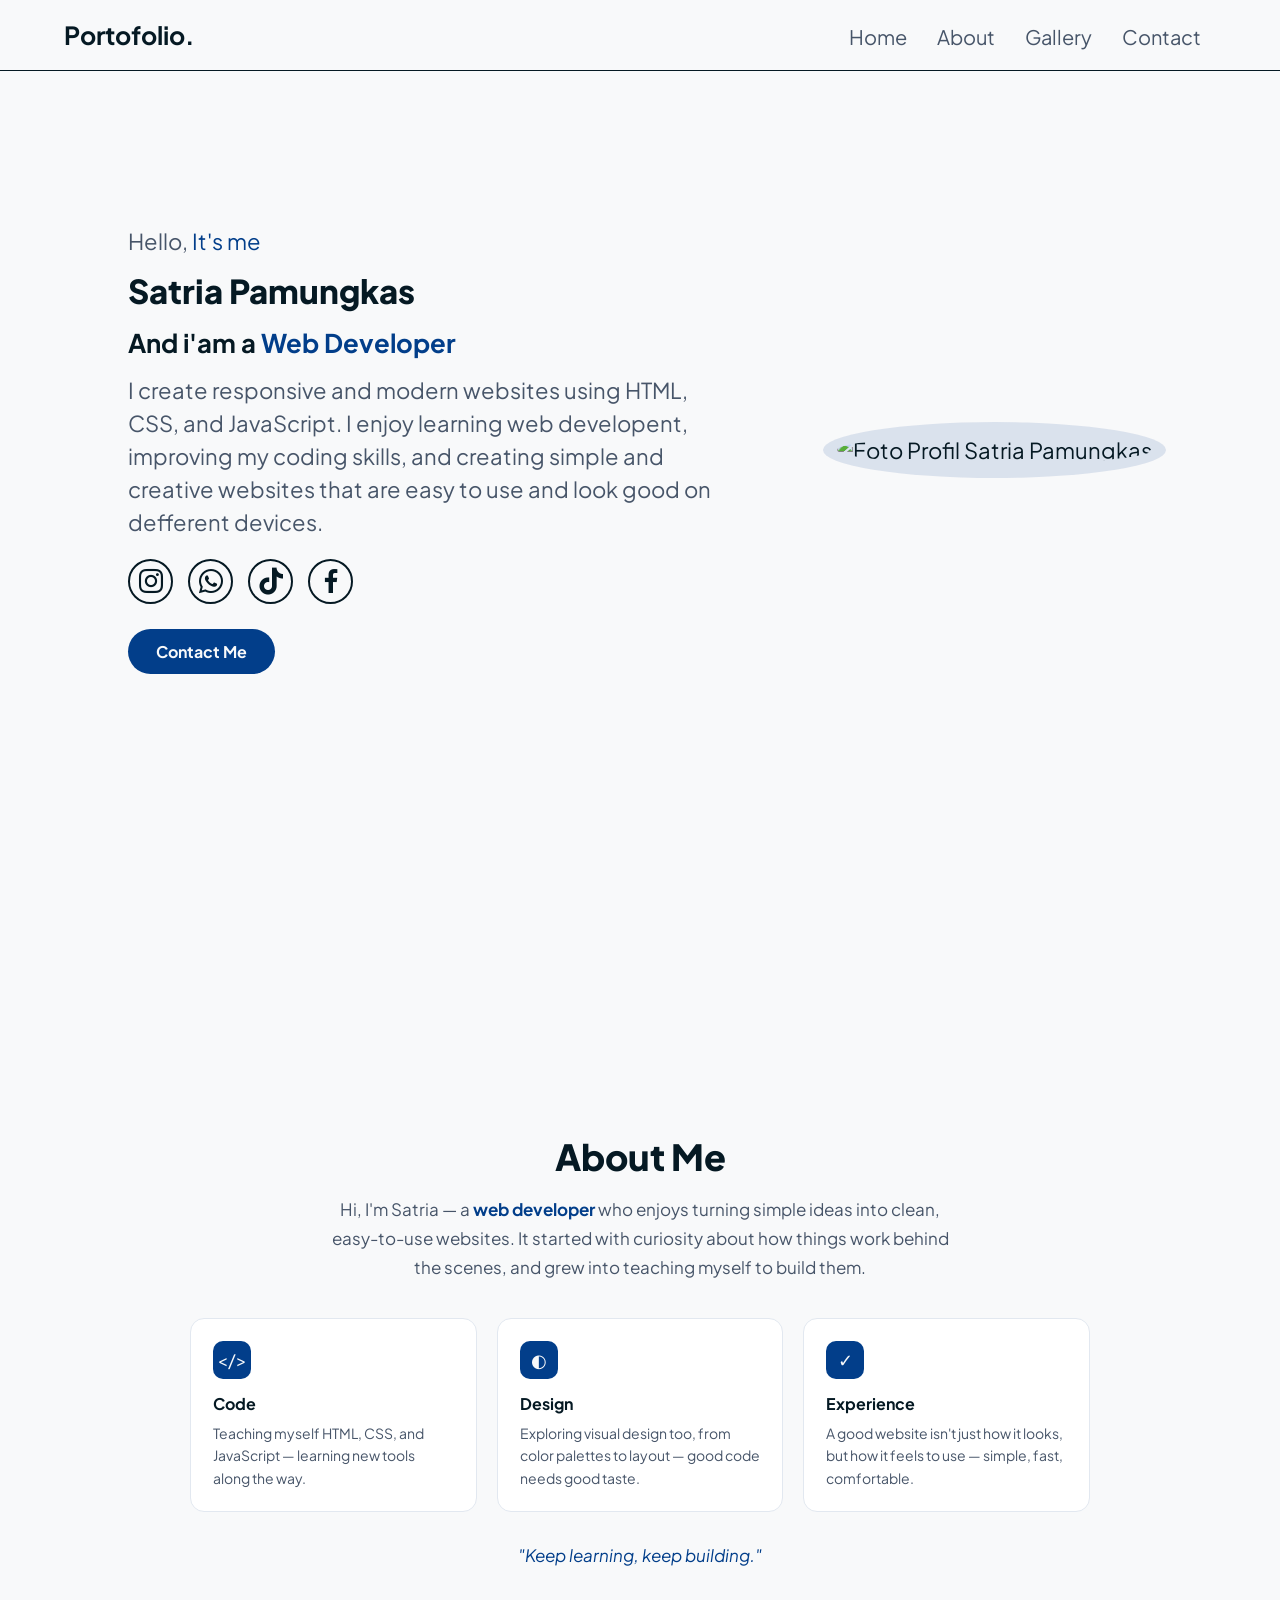
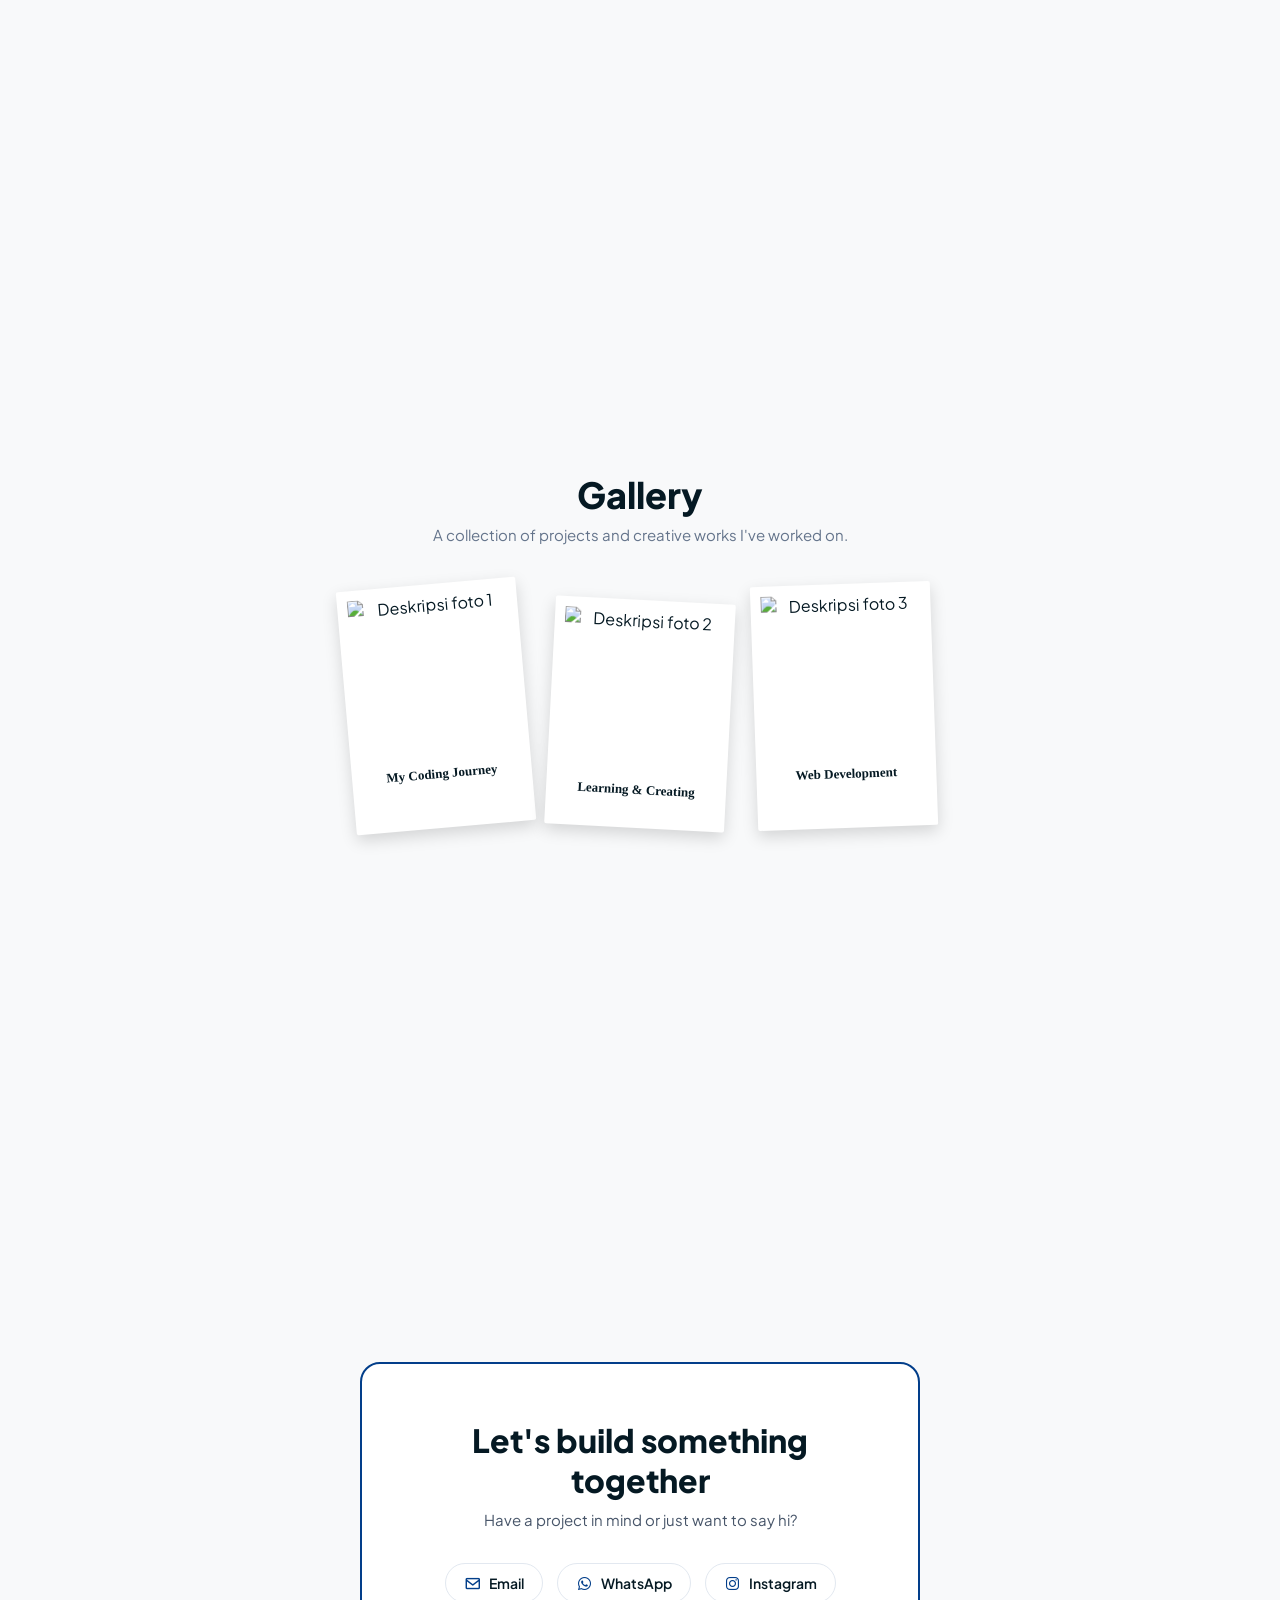
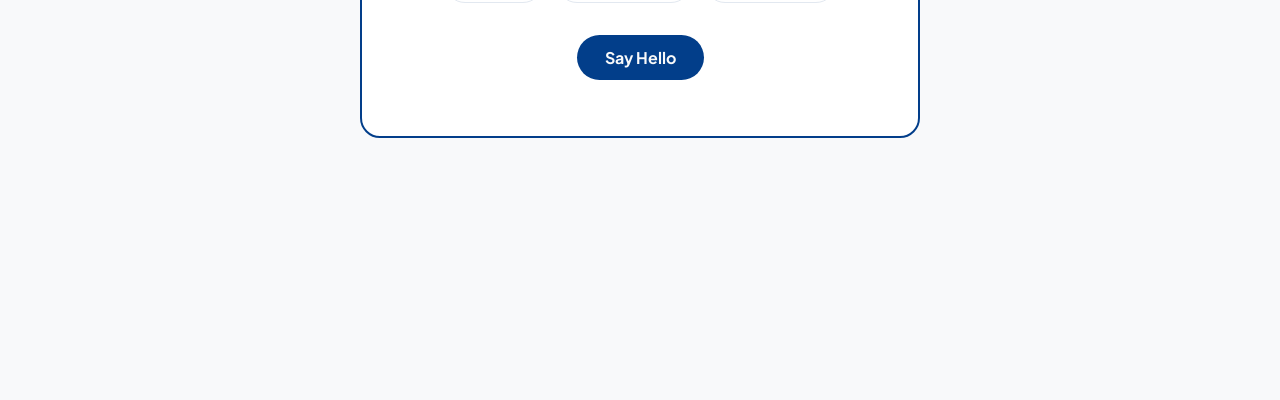
==== belajarnavbar.html @ 8e1e7e7c "Add files via upload" ====
<!DOCTYPE html>
<html lang="en">
<head>
    <meta charset="UTF-8">
    <meta name="viewport" content="width=device-width, initial-scale=1.0">
    <title>Document</title>
    <link rel="stylesheet" href="belajarnavbar.css">
    <link rel="preconnect" href="https://fonts.googleapis.com">
<link rel="preconnect" href="https://fonts.gstatic.com" crossorigin>
<link href="https://fonts.googleapis.com/css2?family=Plus+Jakarta+Sans:ital,wght@0,200..800;1,200..800&display=swap" rel="stylesheet">
    <link href='https://unpkg.com/boxicons@2.1.4/css/boxicons.min.css' rel='stylesheet'>
</head>
<body>
    <div class="countainer">
    <nav class="wrapper">
        <div class="brand">
            <div class="firstname">portofolio.</div>
        </div>

        <ul class="navigation">
            <li><a href="#home">home</a></li>
            <li><a href="#about">about</a></li>
            <li><a href="#gallery">gallery</a></li>
            <li><a href="#contact">contact</a></li>
        </ul>
    </nav>
    </div>

    <div class="section">
    <section id="home" class="home">
        <div class="hometext">
            <p class="hello">Hello, <span>It's me</span></p>
            <h1 class="satria">Satria Pamungkas</h1>
            <h3 class="developer">And i'am a <span>Web Developer</span></h3>
            <p class="description">I create responsive and modern websites using HTML, CSS, and JavaScript. I enjoy learning web developent, improving my coding skills, and creating simple and creative websites that are easy to use and look good on defferent devices.</p>
                <div class="social-media">
                    <a href="https://www.instagram.com/pamung.ia?igsi=Mnl4dnBvNDRldDY=" target="_blank"><i class="bx bxl-instagram"></i></a>
                    <a href="https://wa.me/6285782790780" target="_blank"><i class="bx bxl-whatsapp"></i></a>
                    <a href="https://www.tiktok.com/@stria.pmnks?_r=1&_t=ZS-99Ts4I9dv4D" c><i class="bx bxl-tiktok"></i></a>
                    <a href="https://www.facebook.com/share/1DWZZVRB1S/" target="_blank"><i class="bx bxl-facebook"></i></a>
                </div>
                <a href="#contact" class="cta-button">Contact Me</a>
        </div>
        <div class="picturehome">
            <div class="photo-blob"></div>
            <img class="picturehome-img" src="pmnks.png" alt="Foto Profil Satria Pamungkas">
        </div>
    </section>

   <section id="about" class="about">
  <h2 class="section-title">About Me</h2>
 
  <p class="about-intro">
    Hi, I'm Satria — a <strong>web developer</strong> who enjoys turning simple ideas
    into clean, easy-to-use websites. It started with curiosity about how things work
    behind the scenes, and grew into teaching myself to build them.
  </p>
 
  <div class="about-cards">
    <div class="about-card">
      <div class="about-card-icon">&lt;/&gt;</div>
      <h3>Code</h3>
      <p>Teaching myself HTML, CSS, and JavaScript — learning new tools along the way.</p>
    </div>
 
    <div class="about-card">
      <div class="about-card-icon">&#9680;</div>
      <h3>Design</h3>
      <p>Exploring visual design too, from color palettes to layout — good code needs good taste.</p>
    </div>
 
    <div class="about-card">
      <div class="about-card-icon">&#10003;</div>
      <h3>Experience</h3>
      <p>A good website isn't just how it looks, but how it feels to use — simple, fast, comfortable.</p>
    </div>
  </div>
 
  <p class="about-quote">"Keep learning, keep building."</p>
</section>

    <section id="gallery" class="gallery">
  <h2 class="section-title">Gallery</h2>
  <p class="section-subtitle">A collection of projects and creative works I've worked on.</p>
 
  <div class="gallery-grid">
    <div class="polaroid polaroid-1">
      <img src="gallery1.jpeg" alt="Deskripsi foto 1">
      <p class="polaroid-caption">My Coding Journey</p>
    </div>
 
    <div class="polaroid polaroid-2">
      <img src="gallery2.jpeg" alt="Deskripsi foto 2">
      <p class="polaroid-caption">Learning & Creating</p>
    </div>
 
    <div class="polaroid polaroid-3">
      <img src="gallery3.jpeg" alt="Deskripsi foto 3">
      <p class="polaroid-caption">Web Development</p>
    </div>
  </div>
</section>

    <section id="contact" class="contact">
  <div class="contact-panel">
    <h2 class="section-title">Let's build something together</h2>
    <p class="contact-subtitle">Have a project in mind or just want to say hi?</p>

    <div class="contact-row">
      <a href="mailto:emailkamu@gmail.com" class="contact-pill">
        <i class="bx bx-envelope"></i> Email
      </a>
      <a href="https://wa.me/6285782790780" target="_blank" class="contact-pill">
        <i class="bx bxl-whatsapp"></i> WhatsApp
      </a>
      <a href="https://www.instagram.com/pamung.ia?igsi=Mnl4dnBvNDRldDY=" target="_blank" class="contact-pill">
        <i class="bx bxl-instagram"></i> Instagram
      </a>
    </div>

    <a href="mailto:striapmnks@gmail.com" class="cta-button-outline">Say Hello</a>
  </div>
</section>
    </div>
</body>
</html>
---- belajarnavbar.css ----
:root {
    --color-accent: #051923;
    --color-text: #f8f9fa;
    --color-blue: #023e8a;
    --color-grey: #475569;
}

html {
    scroll-behavior: smooth;                                                                                                /* Membuat perpindahan ke section (Home, About, Gallery, Contact) menjadi halus saat link navbar diklik */   
}

body {
    background: var(--color-text);
    min-height: 100vh;
    color: var(--color-accent);

}

* {                                                                                                                         /* Reset CSS (menghilangkan margin & padding bawaan browser) */
    margin: 0px;                                                                                                            /* Menghapus jarak luar */
    padding: 0px;                                                                                                           /* Menghaous jarak dalam */
    box-sizing: border-box;                                                                                                 /* width & height tetap sesuai yang ditentukan, karena pading dan border dihitung di dalam ukuran elemen, bukan ditambah di luar */
    font-family: "Plus Jakarta Sans", sans-serif;                                                                                      /* Font seluruh website */
}

.countainer {                                                                                                               /* Container Navbar */
    display: flex;                                                                                                          /* Mengaktifkan Flexbox */
    width: 100%;                                                                                                            /*  Lebar penuh */
}

.wrapper {                                                                                                                  /* Navbar */
    width: 100%;                                                                                                            /* Lebar penuh */
    height: 60px;                                                                                                           /* Tinggi navbar */
    background-color: var(--color-text);                                                                                            /* Warna navbar */
    display: flex;                                                                                                          /* Susun isi navbar */
    font-size: 25px;                                                                                                        /* Ukuran font */
    padding: 35px 5%;                                                                                                          /* Jarak isi ke tepi */
    justify-content: space-between;                                                                                         /* Mengubah menjadi Logo di kiri dan Menu di kanan */ 
    align-items: center;                                                                                                    /* Posisi setengah secara vertikal */
    position: fixed;                                                                                                        /* Navbar tetap di atas walaupun sudah di pencet ke halaaman yang lain */
    top: 0;                                                                                                                 /* Menempel di atas */
    left: 0;                                                                                                                /* menempel daari kiri */
    width: 100%;                                                                                                            /* Membuat elemen melebar mengikuti seluruh lebar parent/countainer */
    z-index: 1000;                                                                                                          /* Selalu di atas elemen lain */
    border-bottom: 1px solid var(--color-accent);
}

.brand {                                                                                                                    /* Logo */
    display: flex;                                                                                                          /* susun isi navbar */
    flex-direction: row;                                                                                                    /* Susun horizontal */
    text-transform: capitalize;                                                                                             /* Huruf awal kapital */
    font-weight: 700;                                                                                                       /* Teks tebal */
}

.firstname {
    color: var(--color-accent);                                                                                                       /* Warna logo */
}

.navigation {                                                                                                               /* Menu navbar */   
    display: flex;                                                                                                          /* Menu berjajar */
    align-items: center;                                                                                                    /* Tengah vertikal */
    justify-content: center;                                                                                                /* Tengah horizontal */
}

.navigation li {                                                                                                            /* Item menu */
    list-style: none;                                                                                                       /* Hilangkan Bullet */
    padding: 15px;                                                                                                          /* Jarak antar menu */
}

.navigation li a {                                                                                                          /* Link menu */    
    color: var(--color-grey);                                                                                                       /* Warna teks */
    display: inline-block;                                                                                                  /* Agar transform bisa digunakan */
    font-size: 20px;                                                                                                        /* Ukuran teks */
    text-decoration: none;                                                                                                  /* Hilangkan gaaris bawah */
    transition: 0.3s ease;                                                                                                  /* Animasi halus */
    text-transform: capitalize;                                                                                             /* Huruf awal kapital */
    position: relative;
}

.navigation li a::after {                                                                                                   /* Garis bawah (awalnya tidak terlihat) */
    content: "";
    position: absolute;
    left: 50%;                                                                                                              /* Titik mulai dari tengah */
    bottom: -4px;                                                                                                           /* Jarak garis dari teks */
    width: 0%;                                                                                                              /* Lebar awal 0 (belum kelihatan) */
    height: 2px;                                                                                                            /* Ketebalan garis */
    background-color: var(--color-blue);                                                                                          /* Warna garis */
    border-radius: 2px;                                                                                                     /* Ujung garis tidak tajam */
    transition: width 0.35s cubic-bezier(0.65, 0, 0.35, 1), left 0.35s cubic-bezier(0.65, 0, 0.35, 1);                      /* Animasi mekar dari tengah */
}

.navigation li a:hover {                                                                                                    /* Efek saat mouse diarahkan */   
    color: var(--color-blue);                                                                                             /* Ubah warna */
                                                                         
}

.navigation li a:hover::after {                                                                                            /* Garis muncul saat hover */
    width: 100%;                                                                                                            /* Lebar penuh */
    left: 0%;                                                                                                               /* Balik ke posisi kiri */
}

section {                                                                                                                   /* Semua section */   
    min-height: 100vh;                                                                                                      /* Tinggi setiap section minimal 1 layar */
    padding-top: 60px;                                                                                                      /* Agar tidak tertutup navbar */
}

.home {
    display: flex;
    padding: 60px 10%;
    align-items: center;
    justify-content: space-between;
    font-size: 22px;
}

.hello {
    color: var(--color-grey);
}

span {
    color: var(--color-blue);
}

.satria {
    color: var(--color-accent);
    font-weight: 800;
    margin-top: 15px;
}

.developer {
    color: var(--color-accent);
    margin-bottom: 15px;
    margin-top: 15px;
}

.description {
    color: var(--color-grey);
    max-width: 600px;
    line-height: 1.5;
}

.social-media {
    display: flex;
    gap: 15px;
    margin-top: 20px;
}

.social-media a {
    display: flex;
    font-size: 32px;
    text-decoration: none;
    justify-content: center;
    align-items: center;

    width: 45px;
    height: 45px;

    color: var(--color-accent);
    border: 2px solid var(--color-accent);
    border-radius: 50%;
    transition: 0.3s ease;
}

.social-media a:hover {
    transform: translateY(-5px);
    background-color: var(--color-blue);
    color: var(--color-text);
    border-color: var(--color-blue);
}

.cta-button {
    display: inline-block;
    margin-top: 25px;                                                                                        /* Jarak dari social media icons */
    padding: 12px 28px;
    background-color: var(--color-blue);                                                                     /* Fill biru */
    color: var(--color-text);                                                                                 /* Teks putih biar kontras */
    font-size: 16px;
    font-weight: 700;
    text-decoration: none;
    border-radius: 30px;                                                                                      /* Bentuk pill */
    transition: 0.3s ease;
}

.cta-button:hover {
    transform: translateY(-3px);                                                                              /* Efek naik dikit */
    background-color: var(--color-accent);                                                                    /* Warna berubah pas hover */
}

.picturehome {
    position: relative;                                                                                      
}

.photo-blob {
    position: absolute;
    inset: -14px;                                                                                            
    background-color: var(--color-blue);
    opacity: 0.12;                                                                                          
    border-radius: 50%;
    z-index: -1;                                                                                            
}


.picturehome-img {
    width: 330px;
    height: 330px;
    object-fit: cover;
    border-radius: 50%;
    position: relative;
}
    
.about {
  min-height: 100vh;
  display: flex;
  flex-direction: column;
  align-items: center;
  justify-content: center;
  padding: 40px 24px;
  text-align: center;
}
 
.about .section-title {
  font-size: 36px;
  font-weight: 800;
  color: var(--color-accent);
  margin-bottom: 16px;
}
 
.about-intro {
  max-width: 640px;
  margin: 0 auto 36px;
  font-size: 17px;
  line-height: 1.7;
  color: var(--color-grey);
}
 
.about-intro strong {
  color: var(--color-blue); /* accent biru */
}
 
.about-cards {
  display: grid;
  grid-template-columns: repeat(3, 1fr);
  gap: 20px;
  max-width: 900px;
  width: 100%;
  text-align: left;
  margin-bottom: 32px;
}
 
.about-card {
  background: #fff;
  border: 1px solid #e2e8f0;
  border-radius: 14px;
  padding: 22px;
  transition: transform 0.2s ease, box-shadow 0.2s ease;
}
 
.about-card:hover {
  transform: translateY(-4px);
  box-shadow: 0 10px 24px rgba(5, 25, 35, 0.08);
}
 
.about-card-icon {
  width: 38px;
  height: 38px;
  border-radius: 10px;
  background: var(--color-blue);
  color: var(--color-text);
  display: flex;
  align-items: center;
  justify-content: center;
  font-size: 18px;
  margin-bottom: 14px;
}
 
.about-card h3 {
  font-size: 16px;
  font-weight: 700;
  margin-bottom: 8px;
  color: var(--color-accent);
}
 
.about-card p {
  font-size: 14px;
  line-height: 1.6;
  color: var(--color-grey);
}
 
.about-quote {
  font-style: italic;
  color: var(--color-blue);
  font-size: 17px;
}
 
/* Responsive: tumpuk card jadi 1 kolom di layar kecil */
@media (max-width: 700px) {
  .about-cards {
    grid-template-columns: 1fr;
  }
}

.gallery {
  min-height: 100vh;
  display: flex;
  flex-direction: column;
  align-items: center;
  justify-content: center;
  padding: 40px 24px;
  text-align: center;
}
 
.gallery .section-title {
  font-size: 36px;
  font-weight: 800;
  color: var(--color-accent);
  margin-bottom: 8px;
}
 
.gallery .section-subtitle {
  font-size: 15px;
  color: #64748b;
  margin-bottom: 40px;
}
 
.gallery-grid {
  display: flex;
  gap: 24px;
  justify-content: center;
  flex-wrap: wrap;
  max-width: 800px;
}
 
.polaroid {
  background: #fff;
  padding: 10px 10px 30px;
  border-radius: 2px;
  box-shadow: 0 6px 16px rgba(0, 0, 0, 0.15);
  width: 180px;
  transition: transform 0.3s ease, box-shadow 0.3s ease;
}
 
.polaroid img {
  width: 100%;
  aspect-ratio: 1 / 1;
  object-fit: cover;
  display: block;
}
 
.polaroid-caption {
  margin-top: 12px;
  font-size: 13px;
  font-weight: 600;
  color: var(--color-accent);
  text-align: center;
  font-family: 'Caveat', cursive; /* opsional: font tulisan tangan, lihat catatan di bawah */
}
 
/* Kemiringan tiap polaroid biar kesan natural/ditempel manual */
.polaroid-1 { transform: rotate(-5deg); }
.polaroid-2 { transform: rotate(3deg); margin-top: 16px; }
.polaroid-3 { transform: rotate(-2deg); }
 
/* Pas di-hover, foto jadi lurus dan sedikit membesar */
.polaroid:hover {
  transform: rotate(0deg) scale(1.05);
  box-shadow: 0 10px 24px rgba(0, 0, 0, 0.2);
  z-index: 2;
}
 
/* Responsive: tumpuk ke bawah di layar kecil, hilangkan kemiringan biar rapi */
@media (max-width: 700px) {
  .gallery-grid {
    flex-direction: column;
    align-items: center;
  }
  .polaroid-1, .polaroid-2, .polaroid-3 {
    transform: rotate(0deg);
    margin-top: 0;
  }
}

.contact {
  min-height: 100vh;
  display: flex;
  flex-direction: column;
  align-items: center;
  justify-content: center;
  padding: 40px 24px;
  text-align: center;
}

.contact-panel {
  background: #fff;
  color: var(--color-accent);
  border: 2px solid var(--color-blue);
  border-radius: 20px;
  padding: 56px 48px;
  max-width: 560px;
  width: 100%;
}
.contact-panel .section-title { font-size: 32px; font-weight: 800; margin-bottom: 10px; color: var(--color-accent); }
.contact-subtitle { font-size: 15px; color: var(--color-grey); margin-bottom: 34px; }

.contact-row {
  display: flex;
  justify-content: center;
  gap: 14px;
  margin-bottom: 32px;
  flex-wrap: wrap;
}
.contact-pill {
  display: flex;
  align-items: center;
  gap: 8px;
  padding: 10px 18px;
  border: 1px solid #e2e8f0;
  border-radius: 30px;
  text-decoration: none;
  color: var(--color-accent);
  font-size: 14px;
  font-weight: 600;
  transition: 0.25s ease;
}
.contact-pill i { font-size: 17px; color: var(--color-blue); }
.contact-pill:hover { border-color: var(--color-blue); background: #eef4fb; transform: translateY(-2px); }

.cta-button-outline {
  display: inline-block;
  padding: 12px 28px;
  background-color: var(--color-blue);
  color: var(--color-text);
  font-size: 16px;
  font-weight: 700;
  text-decoration: none;
  border-radius: 30px;
  transition: 0.3s ease;
}
.cta-button-outline:hover { transform: translateY(-3px); background-color: var(--color-accent); }
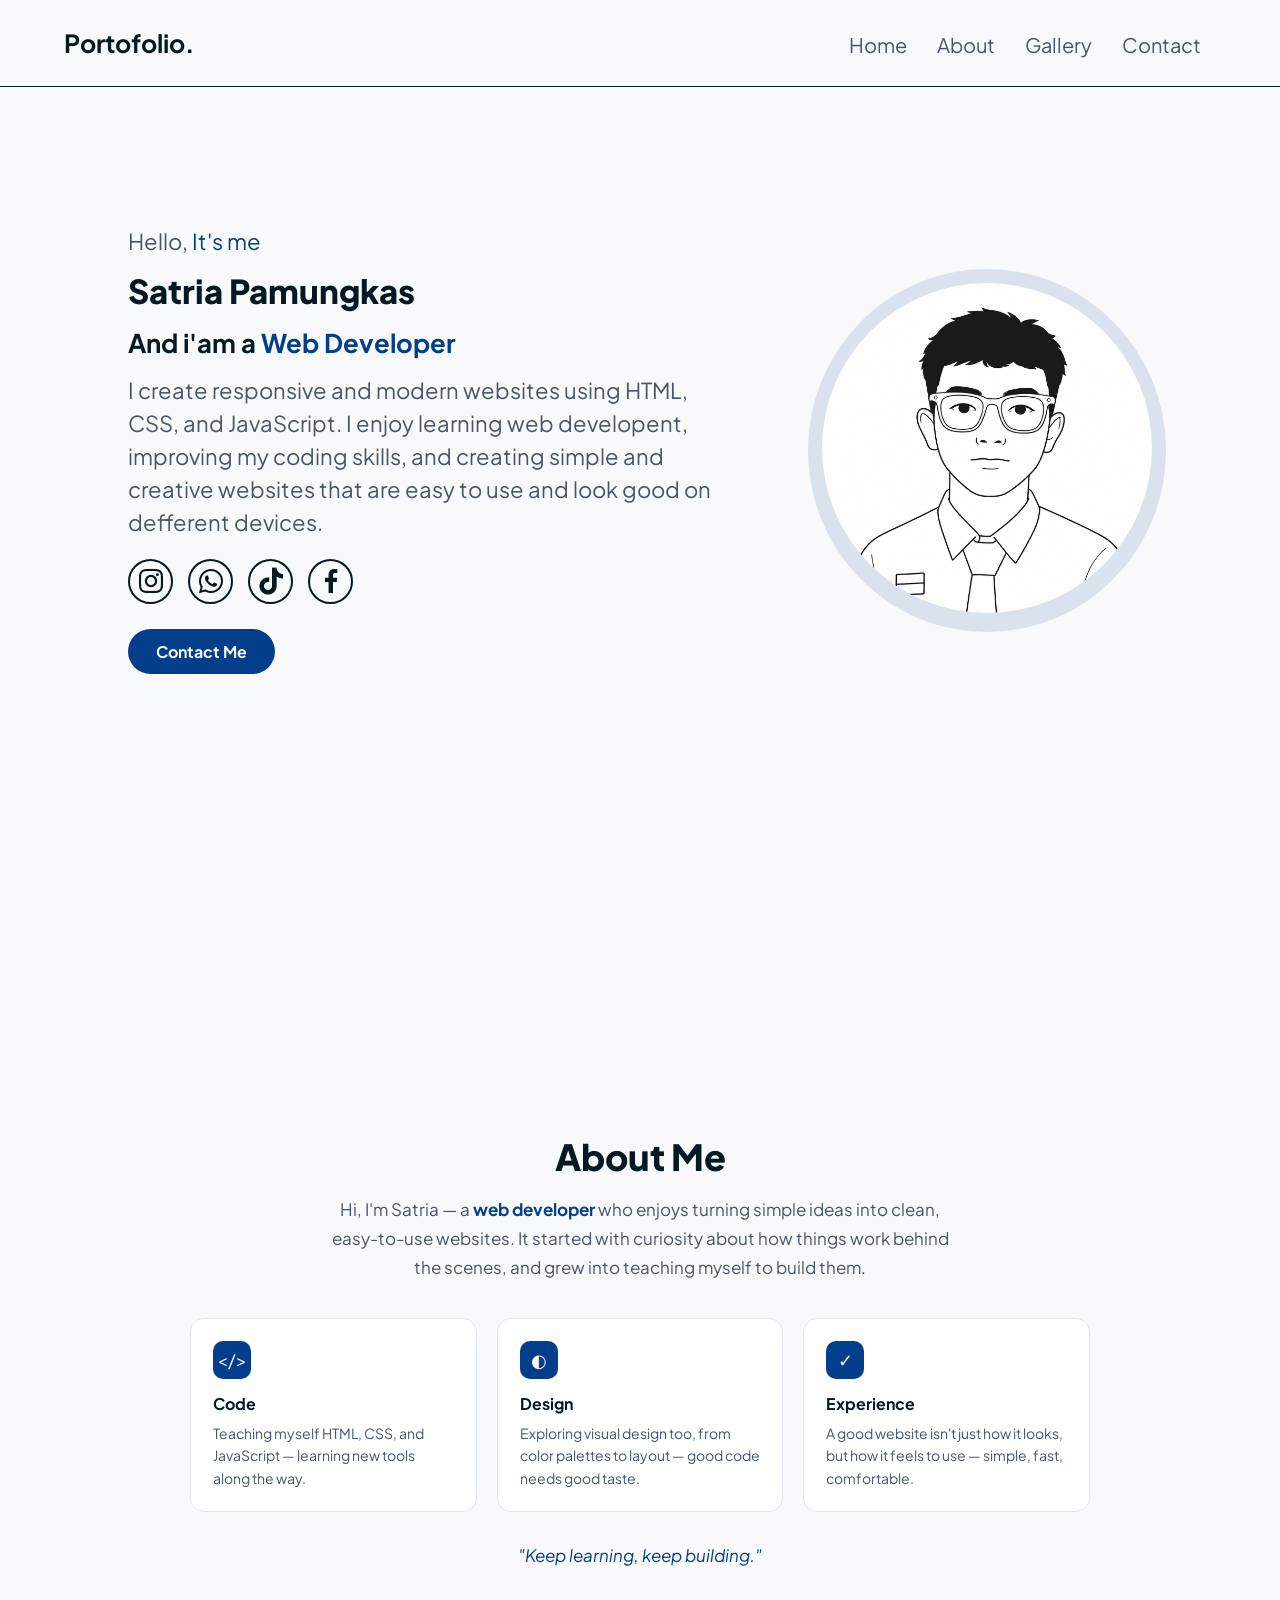
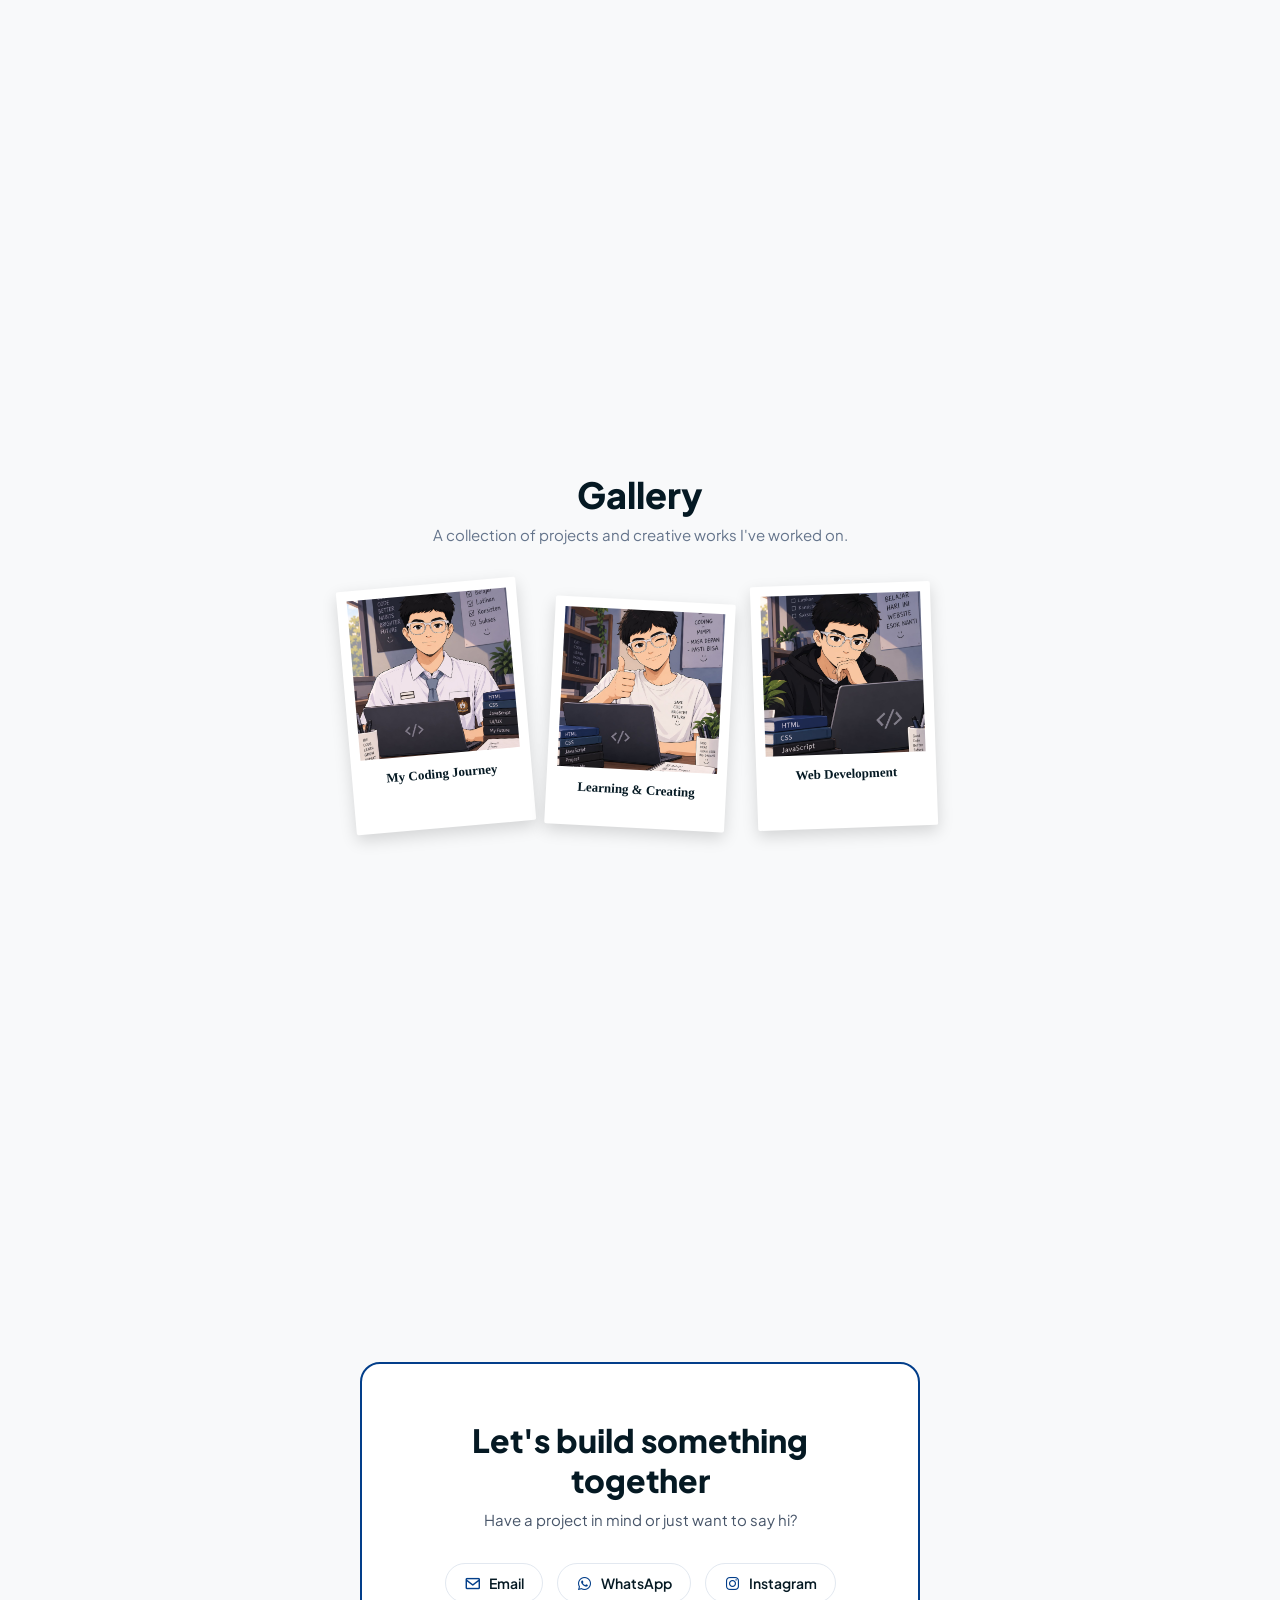
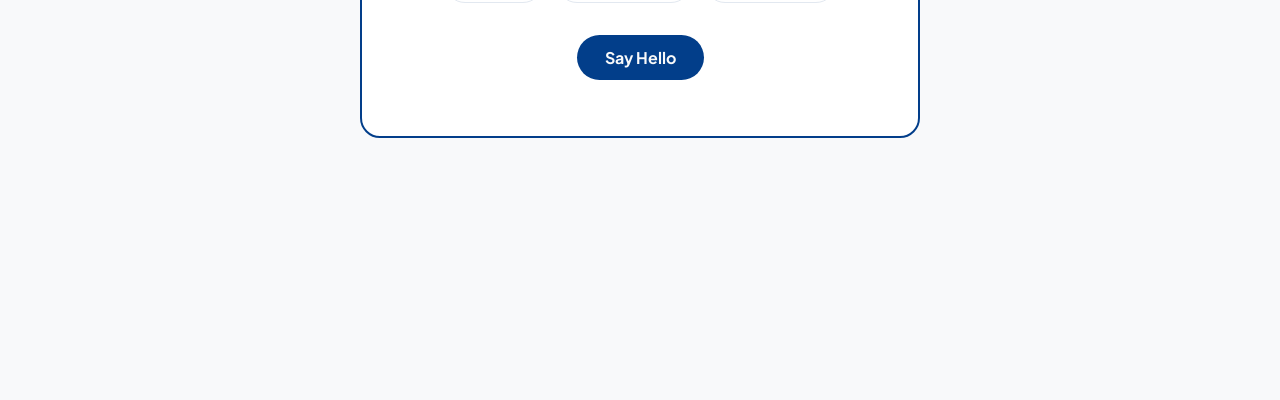
==== commit 90cac5ba: "Add files via upload" ====
--- a/belajarnavbar.html
+++ b/belajarnavbar.html
@@ -1,9 +1,18 @@
 <!DOCTYPE html>
 <html lang="en">
-<head>
+<head >
     <meta charset="UTF-8">
+    <meta name="google-site-verification" content="MCtBKeyj6FKMHncMIZxrk03C1hSuM0fIpUICcZv17b0" />
     <meta name="viewport" content="width=device-width, initial-scale=1.0">
-    <title>Document</title>
+    <title>Satria Pamungkas — Web Developer Portfolio</title>
+<meta name="description" content="Portfolio Satria Pamungkas, seorang web developer yang membuat website responsif dan modern menggunakan HTML, CSS, dan JavaScript.">
+<meta name="keywords" content="Satria Pamungkas, web developer, portfolio, HTML CSS JavaScript">
+<meta name="author" content="Satria Pamungkas">
+
+<meta property="og:title" content="Satria Pamungkas — Web Developer Portfolio">
+<meta property="og:description" content="Portfolio web developer yang membuat website responsif dan modern.">
+<meta property="og:type" content="website">
+<meta property="og:url" content="https://striapmnks-afk.github.io/portofolio/">
     <link rel="stylesheet" href="belajarnavbar.css">
     <link rel="preconnect" href="https://fonts.googleapis.com">
 <link rel="preconnect" href="https://fonts.gstatic.com" crossorigin>
@@ -110,7 +119,7 @@
       <a href="mailto:emailkamu@gmail.com" class="contact-pill">
         <i class="bx bx-envelope"></i> Email
       </a>
-      <a href="https://wa.me/6285782790780" target="_blank" class="contact-pill">
+      <a href="https://wa.me/6285899930331" target="_blank" class="contact-pill">
         <i class="bx bxl-whatsapp"></i> WhatsApp
       </a>
       <a href="https://www.instagram.com/pamung.ia?igsi=Mnl4dnBvNDRldDY=" target="_blank" class="contact-pill">
--- a/belajarnavbar.css
+++ b/belajarnavbar.css
@@ -6,102 +6,111 @@
 }
 
 html {
-    scroll-behavior: smooth;                                                                                                /* Membuat perpindahan ke section (Home, About, Gallery, Contact) menjadi halus saat link navbar diklik */   
+    scroll-behavior: smooth;                                                                                                
 }
 
 body {
     background: var(--color-text);
     min-height: 100vh;
     color: var(--color-accent);
-
-}
-
-* {                                                                                                                         /* Reset CSS (menghilangkan margin & padding bawaan browser) */
-    margin: 0px;                                                                                                            /* Menghapus jarak luar */
-    padding: 0px;                                                                                                           /* Menghaous jarak dalam */
-    box-sizing: border-box;                                                                                                 /* width & height tetap sesuai yang ditentukan, karena pading dan border dihitung di dalam ukuran elemen, bukan ditambah di luar */
-    font-family: "Plus Jakarta Sans", sans-serif;                                                                                      /* Font seluruh website */
-}
-
-.countainer {                                                                                                               /* Container Navbar */
-    display: flex;                                                                                                          /* Mengaktifkan Flexbox */
-    width: 100%;                                                                                                            /*  Lebar penuh */
-}
-
-.wrapper {                                                                                                                  /* Navbar */
-    width: 100%;                                                                                                            /* Lebar penuh */
-    height: 60px;                                                                                                           /* Tinggi navbar */
-    background-color: var(--color-text);                                                                                            /* Warna navbar */
-    display: flex;                                                                                                          /* Susun isi navbar */
-    font-size: 25px;                                                                                                        /* Ukuran font */
-    padding: 35px 5%;                                                                                                          /* Jarak isi ke tepi */
-    justify-content: space-between;                                                                                         /* Mengubah menjadi Logo di kiri dan Menu di kanan */ 
-    align-items: center;                                                                                                    /* Posisi setengah secara vertikal */
-    position: fixed;                                                                                                        /* Navbar tetap di atas walaupun sudah di pencet ke halaaman yang lain */
-    top: 0;                                                                                                                 /* Menempel di atas */
-    left: 0;                                                                                                                /* menempel daari kiri */
-    width: 100%;                                                                                                            /* Membuat elemen melebar mengikuti seluruh lebar parent/countainer */
-    z-index: 1000;                                                                                                          /* Selalu di atas elemen lain */
+}
+
+html, body {
+    overflow-x: hidden;
+    width: 100%;
+}
+
+img {
+    max-width: 100%;
+    height: auto;
+}
+
+* {                                                                                                                         
+    margin: 0px;                                                                                                           
+    padding: 0px;                                                                                                           
+    box-sizing: border-box;                                                                                                 
+    font-family: "Plus Jakarta Sans", sans-serif;                                                                                      
+}
+
+.countainer {                                                                                                               
+    display: flex;                                                                                                          
+    width: 100%;                                                                                                           
+}
+
+.wrapper {                                                                                                                  
+    width: 100%;                                                                                                           
+    height: auto;
+    min-height: 60px;                                                                                                          
+    background-color: var(--color-text);                                                                                            
+    display: flex;                                                                                                          
+    font-size: 25px;                                                                                                       
+    padding: 12px 5%;                                                                                                          
+    justify-content: space-between;                                                                                         
+    align-items: center;                                                                                                   
+    position: fixed;                                                                                                        
+    top: 0;                                                                                                                 
+    left: 0;                                                                                                                
+    width: 100%;                                                                                                            
+    z-index: 1000;                                                                                                         
     border-bottom: 1px solid var(--color-accent);
 }
 
-.brand {                                                                                                                    /* Logo */
-    display: flex;                                                                                                          /* susun isi navbar */
-    flex-direction: row;                                                                                                    /* Susun horizontal */
-    text-transform: capitalize;                                                                                             /* Huruf awal kapital */
-    font-weight: 700;                                                                                                       /* Teks tebal */
+.brand {                                                                                                                    
+    display: flex;                                                                                                          
+    flex-direction: row;                                                                                                    
+    text-transform: capitalize;                                                                                             
+    font-weight: 700;                                                                                                       
 }
 
 .firstname {
-    color: var(--color-accent);                                                                                                       /* Warna logo */
-}
-
-.navigation {                                                                                                               /* Menu navbar */   
-    display: flex;                                                                                                          /* Menu berjajar */
-    align-items: center;                                                                                                    /* Tengah vertikal */
-    justify-content: center;                                                                                                /* Tengah horizontal */
-}
-
-.navigation li {                                                                                                            /* Item menu */
-    list-style: none;                                                                                                       /* Hilangkan Bullet */
-    padding: 15px;                                                                                                          /* Jarak antar menu */
-}
-
-.navigation li a {                                                                                                          /* Link menu */    
-    color: var(--color-grey);                                                                                                       /* Warna teks */
-    display: inline-block;                                                                                                  /* Agar transform bisa digunakan */
-    font-size: 20px;                                                                                                        /* Ukuran teks */
-    text-decoration: none;                                                                                                  /* Hilangkan gaaris bawah */
-    transition: 0.3s ease;                                                                                                  /* Animasi halus */
-    text-transform: capitalize;                                                                                             /* Huruf awal kapital */
+    color: var(--color-accent);                                                                                                       
+}
+
+.navigation {                                                                                                                  
+    display: flex;                                                                                                         
+    align-items: center;                                                                                                   
+    justify-content: center;                                                                                                
+}
+
+.navigation li {                                                                                                           
+    list-style: none;                                                                                                       
+    padding: 15px;                                                                                                         
+}
+
+.navigation li a {                                                                                                           
+    color: var(--color-grey);                                                                                                       
+    display: inline-block;                                                                                                  
+    font-size: 20px;                                                                                                       
+    text-decoration: none;                                                                                                  
+    transition: 0.3s ease;                                                                                                  
+    text-transform: capitalize;                                                                                             
     position: relative;
 }
 
-.navigation li a::after {                                                                                                   /* Garis bawah (awalnya tidak terlihat) */
+.navigation li a::after {                                                                                                   
     content: "";
     position: absolute;
-    left: 50%;                                                                                                              /* Titik mulai dari tengah */
-    bottom: -4px;                                                                                                           /* Jarak garis dari teks */
-    width: 0%;                                                                                                              /* Lebar awal 0 (belum kelihatan) */
-    height: 2px;                                                                                                            /* Ketebalan garis */
-    background-color: var(--color-blue);                                                                                          /* Warna garis */
-    border-radius: 2px;                                                                                                     /* Ujung garis tidak tajam */
-    transition: width 0.35s cubic-bezier(0.65, 0, 0.35, 1), left 0.35s cubic-bezier(0.65, 0, 0.35, 1);                      /* Animasi mekar dari tengah */
-}
-
-.navigation li a:hover {                                                                                                    /* Efek saat mouse diarahkan */   
-    color: var(--color-blue);                                                                                             /* Ubah warna */
-                                                                         
-}
-
-.navigation li a:hover::after {                                                                                            /* Garis muncul saat hover */
-    width: 100%;                                                                                                            /* Lebar penuh */
-    left: 0%;                                                                                                               /* Balik ke posisi kiri */
-}
-
-section {                                                                                                                   /* Semua section */   
-    min-height: 100vh;                                                                                                      /* Tinggi setiap section minimal 1 layar */
-    padding-top: 60px;                                                                                                      /* Agar tidak tertutup navbar */
+    left: 50%;                                                                                                              
+    bottom: -4px;                                                                                                           
+    width: 0%;                                                                                                              
+    height: 2px;                                                                                                           
+    background-color: var(--color-blue);                                                                                         
+    border-radius: 2px;                                                                                                     
+    transition: width 0.35s cubic-bezier(0.65, 0, 0.35, 1), left 0.35s cubic-bezier(0.65, 0, 0.35, 1);                     
+}
+
+.navigation li a:hover {                                                                                                   
+    color: var(--color-blue);                                                                                             
+}
+
+.navigation li a:hover::after {                                                                                            
+    width: 100%;                                                                                                            
+    left: 0%;                                                                                                               
+}
+
+section {                                                                                                                      
+    min-height: 100vh;                                                                                                      
+    padding-top: 60px;                                                                                                      
 }
 
 .home {
@@ -169,20 +178,20 @@
 
 .cta-button {
     display: inline-block;
-    margin-top: 25px;                                                                                        /* Jarak dari social media icons */
+    margin-top: 25px;                                                                                        
     padding: 12px 28px;
-    background-color: var(--color-blue);                                                                     /* Fill biru */
-    color: var(--color-text);                                                                                 /* Teks putih biar kontras */
+    background-color: var(--color-blue);                                                                     
+    color: var(--color-text);                                                                                
     font-size: 16px;
     font-weight: 700;
     text-decoration: none;
-    border-radius: 30px;                                                                                      /* Bentuk pill */
+    border-radius: 30px;                                                                                     
     transition: 0.3s ease;
 }
 
 .cta-button:hover {
-    transform: translateY(-3px);                                                                              /* Efek naik dikit */
-    background-color: var(--color-accent);                                                                    /* Warna berubah pas hover */
+    transform: translateY(-3px);                                                                              
+    background-color: var(--color-accent);                                                                  
 }
 
 .picturehome {
@@ -291,7 +300,7 @@
   font-size: 17px;
 }
  
-/* Responsive: tumpuk card jadi 1 kolom di layar kecil */
+
 @media (max-width: 700px) {
   .about-cards {
     grid-template-columns: 1fr;
@@ -351,22 +360,22 @@
   font-weight: 600;
   color: var(--color-accent);
   text-align: center;
-  font-family: 'Caveat', cursive; /* opsional: font tulisan tangan, lihat catatan di bawah */
-}
- 
-/* Kemiringan tiap polaroid biar kesan natural/ditempel manual */
+  font-family: 'Caveat', cursive; 
+}
+ 
+
 .polaroid-1 { transform: rotate(-5deg); }
 .polaroid-2 { transform: rotate(3deg); margin-top: 16px; }
 .polaroid-3 { transform: rotate(-2deg); }
  
-/* Pas di-hover, foto jadi lurus dan sedikit membesar */
+
 .polaroid:hover {
   transform: rotate(0deg) scale(1.05);
   box-shadow: 0 10px 24px rgba(0, 0, 0, 0.2);
   z-index: 2;
 }
  
-/* Responsive: tumpuk ke bawah di layar kecil, hilangkan kemiringan biar rapi */
+
 @media (max-width: 700px) {
   .gallery-grid {
     flex-direction: column;
@@ -435,3 +444,35 @@
   transition: 0.3s ease;
 }
 .cta-button-outline:hover { transform: translateY(-3px); background-color: var(--color-accent); }
+
+@media (max-width: 700px) {
+    .wrapper {
+        padding: 18px 5%;
+        font-size: 20px;
+    }
+    .navigation li a {
+        font-size: 15px;
+    }
+    .navigation li {
+        padding: 8px;
+    }
+    section {
+        padding-top: 90px;
+    }
+    .home {
+        flex-direction: column;
+        text-align: center;
+        padding: 40px 6%;
+    }
+    .picturehome-img {
+        width: 220px;
+        height: 220px;
+        margin-top: 24px;
+    }
+    .social-media {
+        justify-content: center;
+    }
+    .description {
+        max-width: 100%;
+    }
+}
